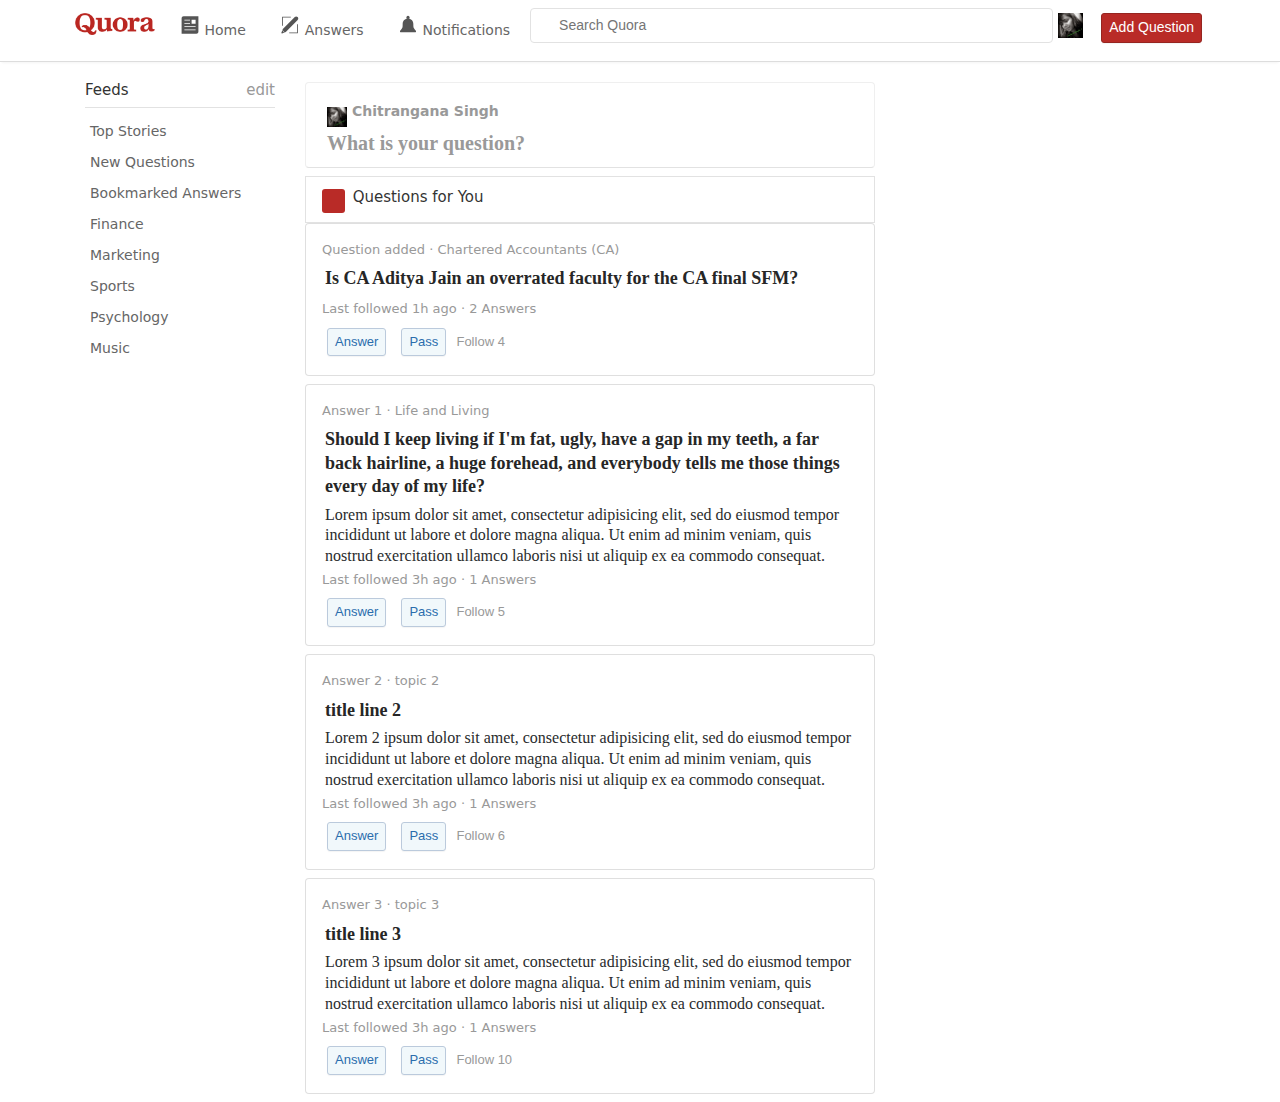
==== index.html @ 1bd279cd "Angular 1.6.4" ====
<!doctype html>
<html ng-app="myApp">

<head>
  <meta charset="UTF-8">
  <meta name="viewport" content="width=device-width, initial-scale=1.0">
  <meta http-equiv="X-UA-Compatible" content="ie=edge">

  <title>Angular 1.6.4</title>
  <link rel="icon" href="./favicon.ico">
  <link rel="stylesheet" href="./assets/css/main.css">
  <link rel="stylesheet" href="./components/sideMenu/style.css">
  <link rel="stylesheet" href="./components/navbar/style.css">
  <link rel="stylesheet" href="./components/mainContent/style.css">

  <link rel="stylesheet" href="./assets/css/bootstrap.min.css">
  <script src="./assets/js/angular.min.js"></script>
  <script src="./assets/js/angular-route.js"></script>
</head>


<body>
  <div class="headers" ng-include="'components/navbar/navbar.html'"></div>
  <div class="content_of_page">
    <div class=" container">
      <div class="container-fluid">
        <div class="row">
          <div class="sidebar col-md-2 col-sm-2 " ng-include="'components/sideMenu/sideMenu.html'"></div>
          <div class="content col-md-6 col-sm-8" ng-include="'components/mainContent/mainContent.html'"></div>
          <div class="content col-md-2 col-sm-2" ng-include="'components/rightsidemenu/rightsidemenu.html'"></div>
        </div>
      </div>
    </div>
  </div>

  <!-- scripts -->
  <script src="./assets/js/jquery-3.2.1.slim.min.js"></script>
  <script src="./assets/js/popper.min.js"></script>
  <script src="./assets/js/bootstrap.min.js"></script>
  <script src="./assets/js/script.js"></script>
  <script type="text/javascript" src="./components/sideMenu/script.js"></script>
  <script type="text/javascript" src="./components/navbar/script.js"></script>
  <script type="text/javascript" src="./components/mainContent/script.js"></script>

</body>

</html>
---- assets/css/main.css ----
.content_of_page {
  /*background-color: #fafafa;*/
  padding-top: 20px;
}

body {
  background-color: #fafafa;

}

*, ::after, ::before {
    box-sizing: content-box !important;
}
---- components/sideMenu/style.css ----
li {
  list-style: none !important;
  padding: 5px;
}

ul {
  padding-left: 0;
}

li a {
  text-decoration: none;
}

.cover {
  font-size: 14px;
}

.menu_title {
  border-bottom: 1px solid #e2e2e2;
  margin-bottom: 8px;
  position: relative;
}

.menu_title h1 {
  color: #333;
  font-size: 15px;
  font-weight: 500;
}

.menu_title a {
  color: #999;
  text-decoration: none;
  float: right;
}

.list a:hover, .list a:active {
  background: #ececec;
  color: #666;
  border-radius: 3px;
  font-weight: 400;
  cursor: default;
}

.list a {
  color: #666;
  border-radius: 3px;
  font-weight: 400;
  cursor: default;
}
---- components/navbar/style.css ----
.navbar {
  margin: auto;
  background: #fff;
  padding-top: 10px;
  width: 100%;
  -webkit-box-sizing: border-box;
  -moz-box-sizing: border-box;
  box-sizing: border-box;
  z-index: 800;
  font-size: 14px;
  color: #fff;
  display: table;
}

.headers {
  border-bottom: 1px solid #ddd;
  box-shadow: 0 3px 2px -2px rgba(200, 200, 200, 0.2);
}

.header_logo, .header_contents, .filter, .profilepic, .addQuestion {
  float: left;
  padding: 5px;
}

.header_nav a:active, .header_nav a:hover {
  text-decoration: none;
  color: #b92b27 !important;
  border-bottom: #b92b27 !important;
}

.header_nav a {
  text-decoration: none;
  color: #666;
}

.header_nav>span {
  white-space: nowrap;
}

.navLink {
  padding: 10px 15px;
}

.navLink p {
  display: inline;
  font-size: 14px;
  font-weight: 500;
  color: #666;
  line-height: 35px;
}

.navLink:hover {
  text-decoration: none;
  color: #b92b27 !important;
  border-bottom: #b92b27 !important;
}

.addQuestion>input {
  margin-left: 8px;
  white-space: nowrap;
  -webkit-user-select: none;
  -moz-user-select: none;
  -ms-user-select: none;
  user-select: none;
  -webkit-box-sizing: border-box;
  -moz-box-sizing: border-box;
  box-sizing: border-box;
  transition: opacity ease-in-out 100ms, color ease-in-out 100ms, background-color ease-in-out 100ms, border-color ease-in-out 100ms;
  border-radius: 3px;
  box-shadow: 0 1px 1px 0 rgba(200, 200, 200, 0.2);
  display: inline-block;
  font-weight: 500;
  outline: 0;
  padding: 3px 7px 4px 7px;
  text-align: center;
  text-decoration: none;
  cursor: pointer;
  border: 1px solid #962520;
  background: #b92b27;
  color: #fff;
  float: left;
}

.filter {
  display: table;
  box-sizing: border-box;
  max-width: 50%;
  width: 43%;
  border: 1px solid #e2e2e2;
  border-radius: 4px;
  padding-left: 26px;
  background: url(//qsf.ec.quoracdn.net/-3-images.new_grid.QuoraSearch.png-26-56e8792e88146693.png) no-repeat 8px center;
  background-size: 13px;
}

.filter input {
  border: none;
}

.filter input:focus {
  border: none;
}
---- components/mainContent/style.css ----
.card {
  margin-top: 0;
  border: 1px solid #efefef;
  background-color: #fff;
  border-radius: 4px;
  border-bottom: 1px solid #e2e2e2;
  margin-bottom: 8px;
  padding-left: 16px;
  padding-right: 16px;
  -webkit-transition: border-color .5s ease;
  transition: border-color .5s ease;
  -webkit-transition: border-color .5s ease 180ms ease-in-out 0s;
  -o-transition: border-color .5s ease 180ms ease-in-out 0s;
  transition: border-color .5s ease 180ms ease-in-out 0s;
  padding-top: 16px;
}

.reason_main {
  color: #999;
  font-size: 13px;
  padding-bottom: 5px;
}

.main_foot {
  color: #999;
  font-size: 13px;
  padding-bottom: 8px;
}

.title_main {
  font-family: 'q_serif', Georgia, Times, "Times New Roman", "Hiragino Kaku Gothic Pro", "Meiryo", serif !important;
}

.title_main a {
  font-weight: 600;
  text-decoration: none;
  font-weight: bold;
  line-height: 1.3;
  color: #262626;
  font-size: 18px;
}

.title_main p {
  margin: 0px !important;
  line-height: 1.3 !important;
  padding: 3px !important;
}

.question {
  border: 1px solid #efefef;
  background-color: #fff;
  border-radius: 4px;
  border-bottom: 1px solid #e2e2e2;
  margin-bottom: 8px;
  padding-left: 16px;
  padding-right: 16px;
  padding-top: 16px;
}

.user a {
  text-decoration: none;
  font-weight: bold;
  line-height: 1;
  color: #999;
  font-size: 14px;
}

.profilepic {
  float: left;
}

.ask {
  font-family: 'q_serif', Georgia, Times, "Times New Roman", "Hiragino Kaku Gothic Pro", "Meiryo", serif;
  display: block;
  padding: 10px 10px 10px 5px;
}

.ask a {
  text-decoration: none;
  font-weight: bold;
  line-height: 1;
  color: #262626;
  font-size: 20px;
  color: #999;
  text-align: left;
}

.ask a:hover {
  color: #2b6dad;
}

.selection input {
  font-size: 13px;
  margin: 0px 5px;
  -webkit-user-select: none;
  -moz-user-select: none;
  -ms-user-select: none;
  -webkit-box-sizing: border-box;
  -moz-box-sizing: border-box;
  box-sizing: border-box;
  border-radius: 3px;
  box-shadow: 0 1px 1px 0 rgba(200, 200, 200, 0.2);
  outline: 0;
  padding: 3px 7px 4px 7px;
  cursor: pointer;
  background: #f1f8fb;
  color: #2b6dad;
  border: 1px solid #bbcadc;
}

.selection span {
  display: inline-block;
  margin: 0;
  color: #999;
  font-size: 13px;
  background: 0;
  font-weight: 400;
  padding: 5px 0 4px;
  font-family: "Helvetica Neue", Helvetica, Arial, sans-serif;
}

.button {
  display: inline-block;
}

.facebook {
  display: inline-block;
  width: 15px;
  height: 15px;
  background-size: 30px 15px;
  background-image: url(//qsf.ec.quoracdn.net/-3-images.icons.facebook_sprite.svg-26-1e2e7f37f9be67f7.svg);
  right: 80px;
}

.twitter {
  display: inline-block;
  width: 15px;
  height: 15px;
  background-size: 30px 15px;
  background-image: url(//qsf.ec.quoracdn.net/-3-images.icons.twitter_sprite.svg-26-c6740d6d85602f8d.svg);
  right: 55px;
}

.share {
  display: inline-block;
  width: 15px;
  height: 15px;
  background-size: 30px 15px;
  background-image: url(//qsf.ec.quoracdn.net/-3-images.icons.share_sprite.svg-26-624a50ae3dd3b3c6.svg);
  right: 0;
}

.dots:before, .dots:after {
  content: "";
  position: absolute;
  width: 4px;
  height: 4px;
  background: inherit;
  border-radius: 50%;
}

.footer-right {
  float: right;
}

.section_header {
  padding-left: 16px;
  padding-right: 16px;
  padding-top: 12px;
}

.icon_frame {
  background-color: #b92b27;
  display: flex;
  width: 24px;
  height: 24px;
  margin-right: 8px;
  border-radius: 3px;
  align-self: center;
}

.section_header {
  display: flex;
  border: 1px solid #e2e2e2;
  padding-bottom: 8px;
}

.section_header .questions_to_answer_icon {
  display: inline-block;
  width: 10px;
  height: 15px;
  background-size: 10px 15px;
  background-repeat: no-repeat;
  background-image: url(//qsf.ec.quoracdn.net/-3-images.icons.lightbulb.svg-26-fb4bda3a5ef13567.svg);
}

.section_header h1 {
  float: none;
  color: #333;
  font-weight: 500;
  font-size: 15px;
}

.section_header .header_text {
  align-self: flex-start;
  width: 100%;
}
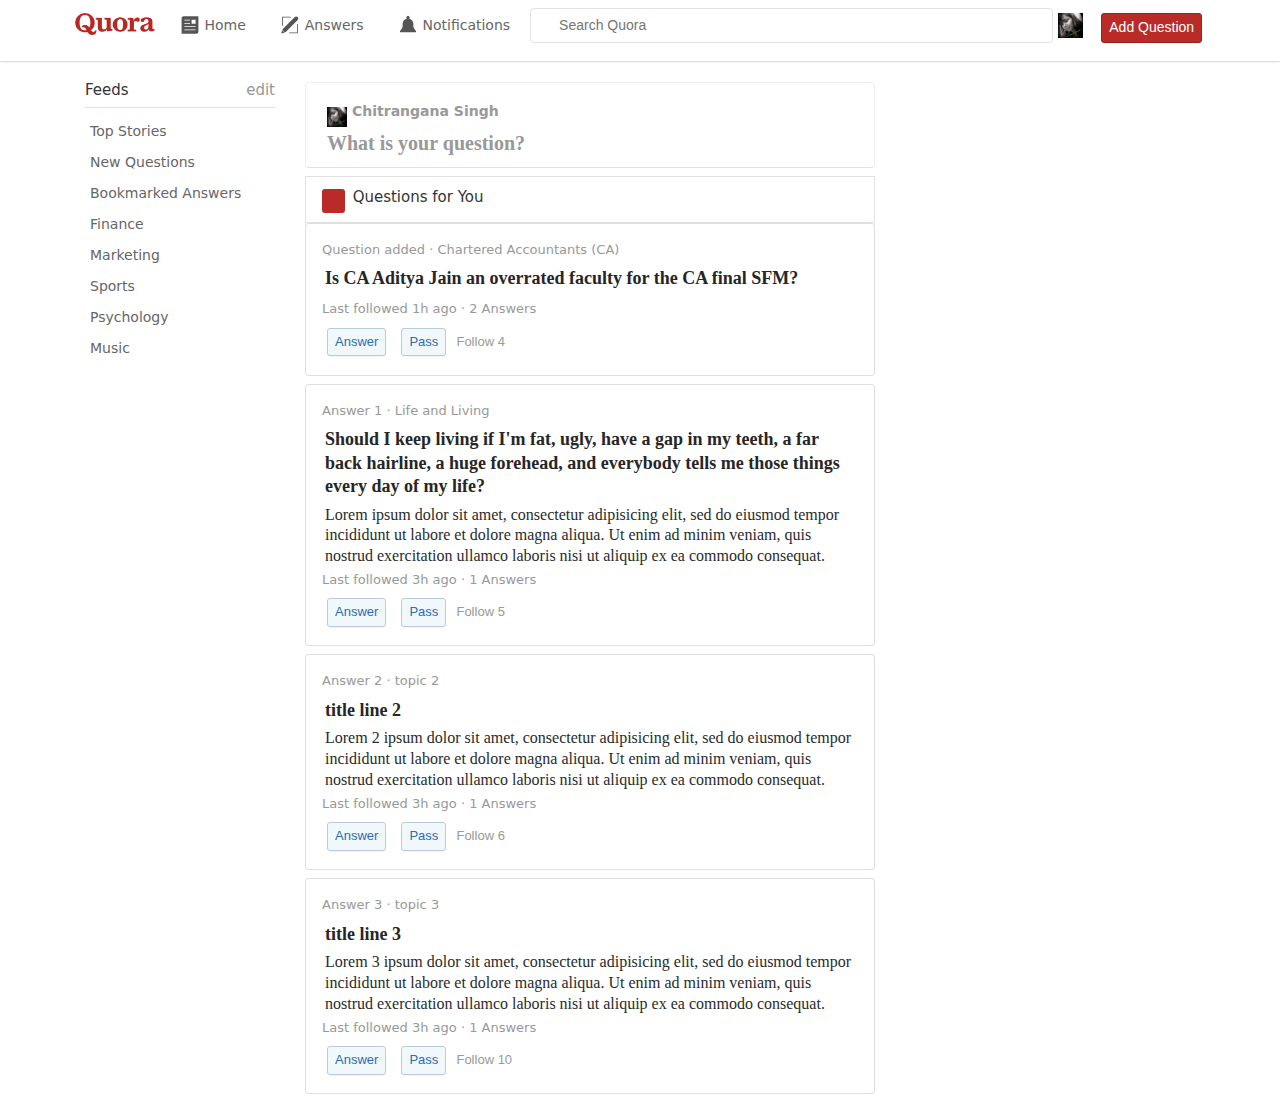
==== commit 8a3cd1cd: "bug fix" ====
--- a/index.html
+++ b/index.html
@@ -26,7 +26,7 @@
       <div class="container-fluid">
         <div class="row">
           <div class="sidebar col-md-2 col-sm-2 " ng-include="'components/sideMenu/sideMenu.html'"></div>
-          <div class="content col-md-6 col-sm-8" ng-include="'components/mainContent/mainContent.html'"></div>
+          <div class="content col-md-6 col-sm-6" ng-include="'components/mainContent/mainContent.html'"></div>
           <div class="content col-md-2 col-sm-2" ng-include="'components/rightsidemenu/rightsidemenu.html'"></div>
         </div>
       </div>
--- a/components/navbar/style.css
+++ b/components/navbar/style.css
@@ -42,6 +42,8 @@
 }
 
 .navLink p {
+  position: relative;
+  top: -5px;
   display: inline;
   font-size: 14px;
   font-weight: 500;
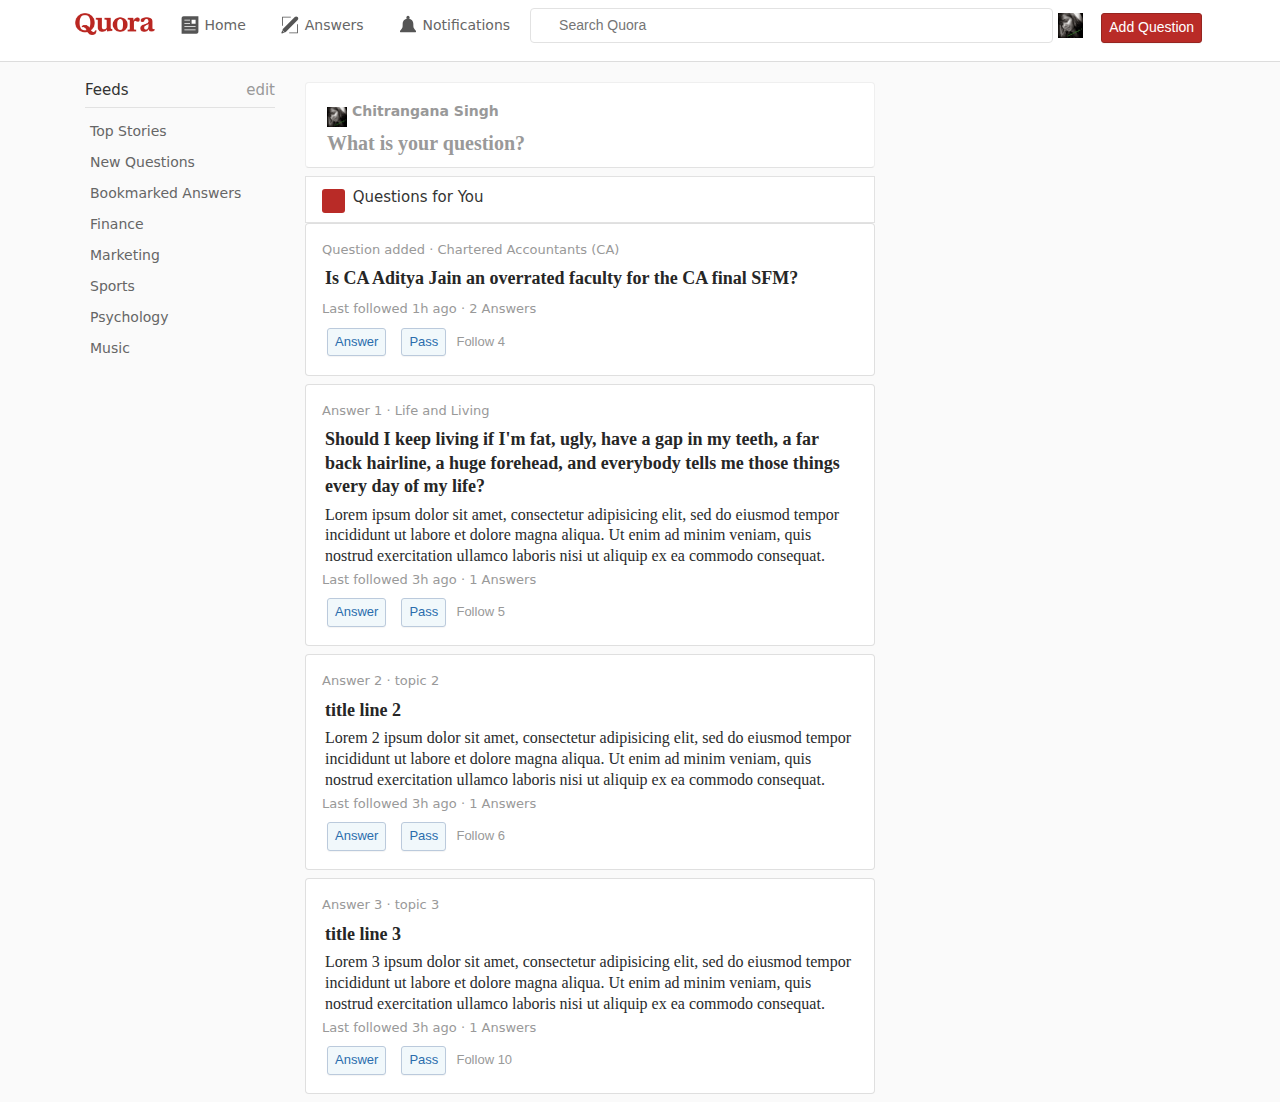
==== commit 19bade71: "bg color bug fix" ====
--- a/index.html
+++ b/index.html
@@ -25,9 +25,9 @@
     <div class=" container">
       <div class="container-fluid">
         <div class="row">
-          <div class="sidebar col-md-2 col-sm-2 " ng-include="'components/sideMenu/sideMenu.html'"></div>
-          <div class="content col-md-6 col-sm-6" ng-include="'components/mainContent/mainContent.html'"></div>
-          <div class="content col-md-2 col-sm-2" ng-include="'components/rightsidemenu/rightsidemenu.html'"></div>
+          <div class="sidebar col-md-2 col-sm-2 col-xs-2 col-lg-2" ng-include="'components/sideMenu/sideMenu.html'"></div>
+          <div class="content col-md-6 col-sm-6 col-xs-6 col-lg-6" ng-include="'components/mainContent/mainContent.html'"></div>
+          <div class="content col-md-2 col-sm-2 col-xs-2 col-lg-2" ng-include="'components/rightsidemenu/rightsidemenu.html'"></div>
         </div>
       </div>
     </div>
--- a/assets/css/main.css
+++ b/assets/css/main.css
@@ -1,11 +1,6 @@
 .content_of_page {
-  /*background-color: #fafafa;*/
+  background-color: #fafafa;
   padding-top: 20px;
-}
-
-body {
-  background-color: #fafafa;
-
 }
 
 *, ::after, ::before {
--- a/components/navbar/style.css
+++ b/components/navbar/style.css
@@ -23,9 +23,10 @@
 }
 
 .header_nav a:active, .header_nav a:hover {
-  text-decoration: none;
+  text-decoration: none !important;
   color: #b92b27 !important;
-  border-bottom: #b92b27 !important;
+  padding-bottom: 20px;
+  border-bottom: 2px solid #b92b27 !important;
 }
 
 .header_nav a {
--- a/components/mainContent/style.css
+++ b/components/mainContent/style.css
@@ -183,6 +183,7 @@
   display: flex;
   border: 1px solid #e2e2e2;
   padding-bottom: 8px;
+  background: #fff;
 }
 
 .section_header .questions_to_answer_icon {
